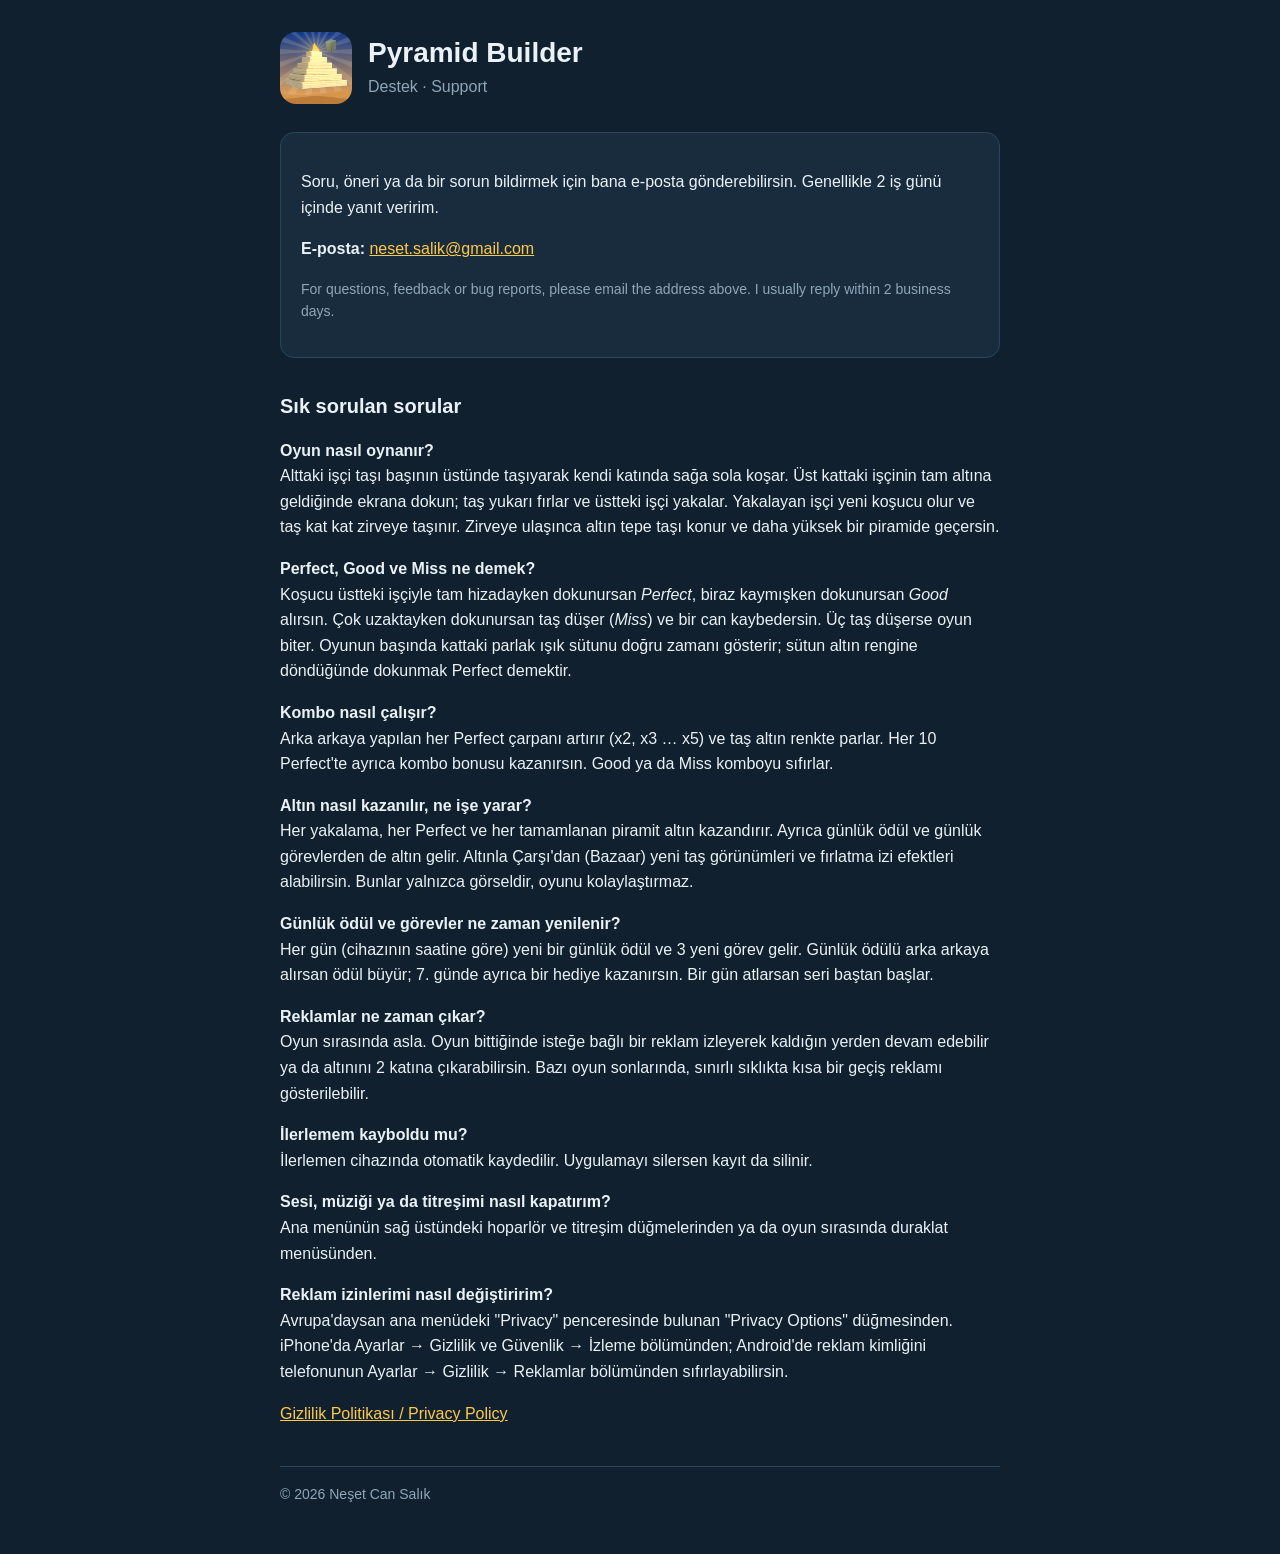
==== pyramid-builder/destek.html @ 1a8f9645 "Add files via upload" ====
<!doctype html>
<html lang="tr">
<head>
<meta charset="utf-8">
<meta name="viewport" content="width=device-width,initial-scale=1">
<title>Pyramid Builder – Destek</title>
<link rel="stylesheet" href="../style.css">
</head>
<body>
<main>
  <header>
    <img src="icon.png" alt="Pyramid Builder simgesi">
    <div>
      <h1>Pyramid Builder</h1>
      <p class="sub">Destek · Support</p>
    </div>
  </header>

  <div class="card">
    <p>Soru, öneri ya da bir sorun bildirmek için bana e-posta gönderebilirsin. Genellikle 2 iş günü içinde yanıt veririm.</p>
    <p><strong>E-posta:</strong> <a href="mailto:neset.salik@gmail.com?subject=Pyramid%20Builder">neset.salik@gmail.com</a></p>
    <p class="lang">For questions, feedback or bug reports, please email the address above. I usually reply within 2 business days.</p>
  </div>

  <h2>Sık sorulan sorular</h2>
  <p><strong>Oyun nasıl oynanır?</strong><br>
  Alttaki işçi taşı başının üstünde taşıyarak kendi katında sağa sola koşar. Üst kattaki işçinin tam altına geldiğinde ekrana dokun; taş yukarı fırlar ve üstteki işçi yakalar. Yakalayan işçi yeni koşucu olur ve taş kat kat zirveye taşınır. Zirveye ulaşınca altın tepe taşı konur ve daha yüksek bir piramide geçersin.</p>
  <p><strong>Perfect, Good ve Miss ne demek?</strong><br>
  Koşucu üstteki işçiyle tam hizadayken dokunursan <em>Perfect</em>, biraz kaymışken dokunursan <em>Good</em> alırsın. Çok uzaktayken dokunursan taş düşer (<em>Miss</em>) ve bir can kaybedersin. Üç taş düşerse oyun biter. Oyunun başında kattaki parlak ışık sütunu doğru zamanı gösterir; sütun altın rengine döndüğünde dokunmak Perfect demektir.</p>
  <p><strong>Kombo nasıl çalışır?</strong><br>
  Arka arkaya yapılan her Perfect çarpanı artırır (x2, x3 … x5) ve taş altın renkte parlar. Her 10 Perfect'te ayrıca kombo bonusu kazanırsın. Good ya da Miss komboyu sıfırlar.</p>
  <p><strong>Altın nasıl kazanılır, ne işe yarar?</strong><br>
  Her yakalama, her Perfect ve her tamamlanan piramit altın kazandırır. Ayrıca günlük ödül ve günlük görevlerden de altın gelir. Altınla Çarşı'dan (Bazaar) yeni taş görünümleri ve fırlatma izi efektleri alabilirsin. Bunlar yalnızca görseldir, oyunu kolaylaştırmaz.</p>
  <p><strong>Günlük ödül ve görevler ne zaman yenilenir?</strong><br>
  Her gün (cihazının saatine göre) yeni bir günlük ödül ve 3 yeni görev gelir. Günlük ödülü arka arkaya alırsan ödül büyür; 7. günde ayrıca bir hediye kazanırsın. Bir gün atlarsan seri baştan başlar.</p>
  <p><strong>Reklamlar ne zaman çıkar?</strong><br>
  Oyun sırasında asla. Oyun bittiğinde isteğe bağlı bir reklam izleyerek kaldığın yerden devam edebilir ya da altınını 2 katına çıkarabilirsin. Bazı oyun sonlarında, sınırlı sıklıkta kısa bir geçiş reklamı gösterilebilir.</p>
  <p><strong>İlerlemem kayboldu mu?</strong><br>
  İlerlemen cihazında otomatik kaydedilir. Uygulamayı silersen kayıt da silinir.</p>
  <p><strong>Sesi, müziği ya da titreşimi nasıl kapatırım?</strong><br>
  Ana menünün sağ üstündeki hoparlör ve titreşim düğmelerinden ya da oyun sırasında duraklat menüsünden.</p>
  <p><strong>Reklam izinlerimi nasıl değiştiririm?</strong><br>
  Avrupa'daysan ana menüdeki "Privacy" penceresinde bulunan "Privacy Options" düğmesinden. iPhone'da Ayarlar → Gizlilik ve Güvenlik → İzleme bölümünden; Android'de reklam kimliğini telefonunun Ayarlar → Gizlilik → Reklamlar bölümünden sıfırlayabilirsin.</p>

  <p><a href="gizlilik.html">Gizlilik Politikası / Privacy Policy</a></p>
  <footer>© 2026 Neşet Can Salık</footer>
</main>
</body>
</html>
---- style.css ----
:root{--bg:#10202e;--panel:#182c3d;--rule:#29465e;--fg:#eaf2f7;--muted:#8fa6b8;--accent:#ffc94a}
*{box-sizing:border-box}
html{background:var(--bg)}
body{margin:0;color:var(--fg);font:16px/1.6 -apple-system,BlinkMacSystemFont,"Segoe UI",Roboto,sans-serif;padding:32px 16px 48px}
main{max-width:720px;margin:0 auto}
a{color:var(--accent)}
header{display:flex;align-items:center;gap:16px;margin-bottom:28px}
header img{width:72px;height:72px;border-radius:16px}
h1{font-size:28px;line-height:1.2;margin:0}
h2{font-size:20px;margin:32px 0 8px}
.sub{color:var(--muted);margin:4px 0 0}
.card{background:var(--panel);border:1px solid var(--rule);border-radius:14px;padding:20px;margin:16px 0}
ul{padding-left:20px}
footer{color:var(--muted);font-size:14px;margin-top:40px;border-top:1px solid var(--rule);padding-top:16px}
.lang{color:var(--muted);font-size:14px}
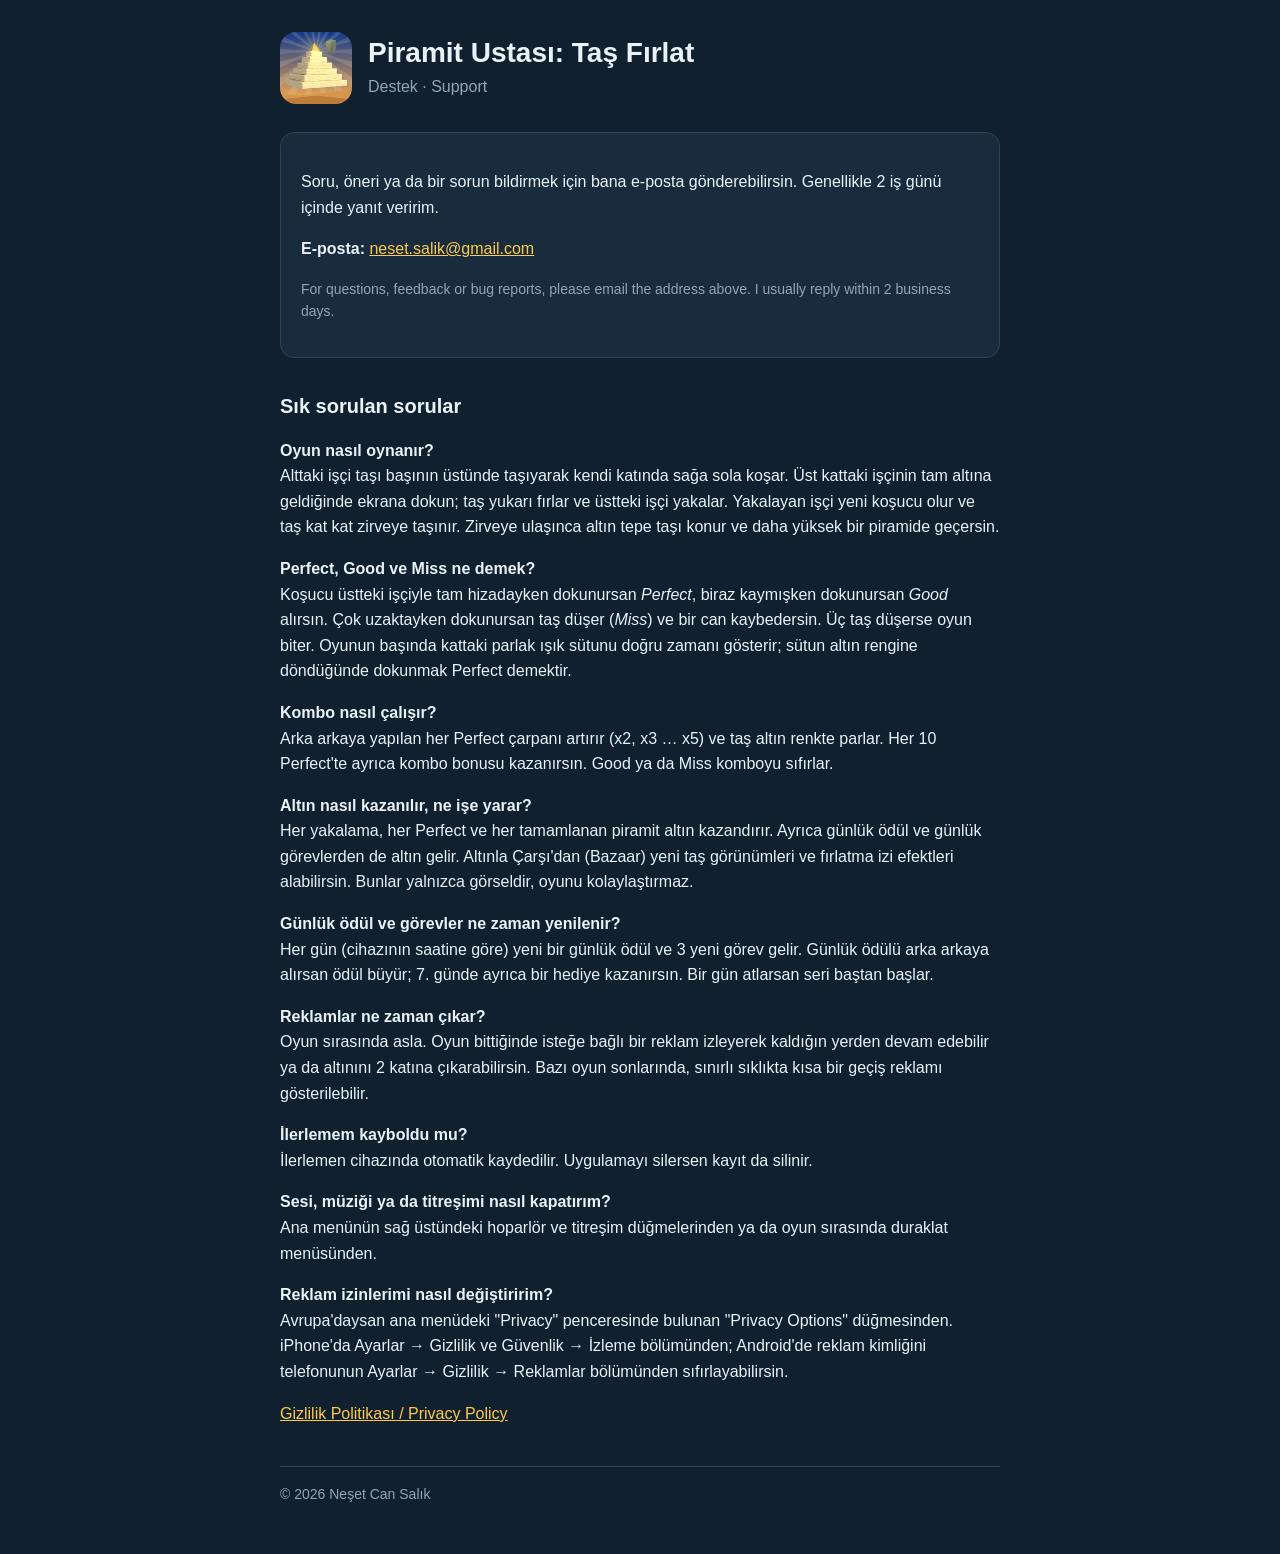
==== commit 38692a63: "Add files via upload" ====
--- a/pyramid-builder/destek.html
+++ b/pyramid-builder/destek.html
@@ -3,22 +3,22 @@
 <head>
 <meta charset="utf-8">
 <meta name="viewport" content="width=device-width,initial-scale=1">
-<title>Pyramid Builder – Destek</title>
+<title>Piramit Ustası – Destek</title>
 <link rel="stylesheet" href="../style.css">
 </head>
 <body>
 <main>
   <header>
-    <img src="icon.png" alt="Pyramid Builder simgesi">
+    <img src="icon.png" alt="Piramit Ustası simgesi">
     <div>
-      <h1>Pyramid Builder</h1>
+      <h1>Piramit Ustası: Taş Fırlat</h1>
       <p class="sub">Destek · Support</p>
     </div>
   </header>
 
   <div class="card">
     <p>Soru, öneri ya da bir sorun bildirmek için bana e-posta gönderebilirsin. Genellikle 2 iş günü içinde yanıt veririm.</p>
-    <p><strong>E-posta:</strong> <a href="mailto:neset.salik@gmail.com?subject=Pyramid%20Builder">neset.salik@gmail.com</a></p>
+    <p><strong>E-posta:</strong> <a href="mailto:neset.salik@gmail.com?subject=Piramit%20Ustas%C4%B1">neset.salik@gmail.com</a></p>
     <p class="lang">For questions, feedback or bug reports, please email the address above. I usually reply within 2 business days.</p>
   </div>
 
